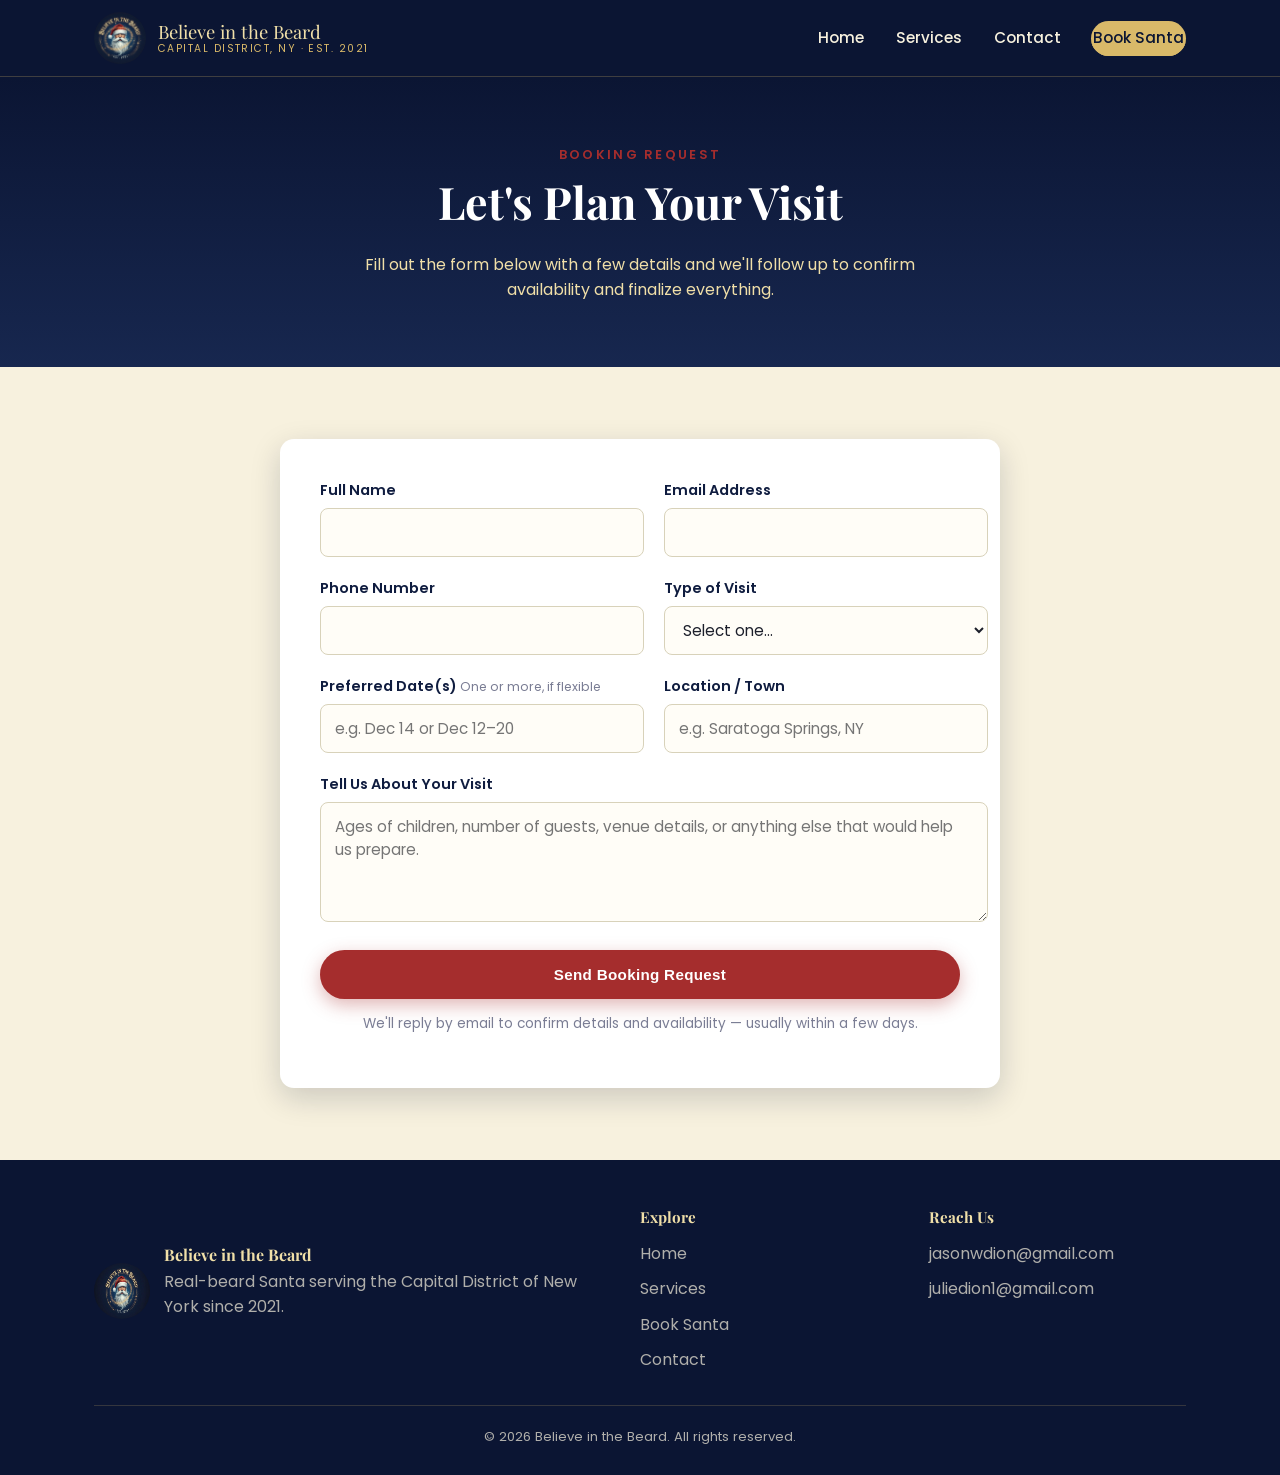
==== booking.html @ c32457d8 "Add initial Believe in the Beard website Static site with home, services, booking request (Formspree" ====
<!DOCTYPE html>
<html lang="en">
<head>
<meta charset="UTF-8">
<meta name="viewport" content="width=device-width, initial-scale=1.0">
<title>Book Santa | Believe in the Beard</title>
<meta name="description" content="Request a real-beard Santa visit — home visits, corporate and community events, photo sessions, or virtual visits — in the Capital District of New York.">
<link rel="icon" href="images/logo.png" type="image/png">
<link rel="preconnect" href="https://fonts.googleapis.com">
<link rel="preconnect" href="https://fonts.gstatic.com" crossorigin>
<link href="https://fonts.googleapis.com/css2?family=Playfair+Display:wght@600;700&family=Poppins:wght@400;500;600;700&display=swap" rel="stylesheet">
<link rel="stylesheet" href="css/style.css">
</head>
<body>

<header class="site-header">
  <nav class="nav container">
    <a class="nav__brand" href="index.html">
      <img src="images/logo.png" alt="Believe in the Beard logo">
      <span class="nav__brand-text">Believe in the Beard<span>Capital District, NY &middot; Est. 2021</span></span>
    </a>
    <button class="nav__toggle" aria-label="Toggle navigation" aria-expanded="false">&#9776;</button>
    <ul class="nav__links">
      <li><a href="index.html">Home</a></li>
      <li><a href="services.html">Services</a></li>
      <li><a href="contact.html">Contact</a></li>
      <li><a class="nav__cta" href="booking.html" aria-current="page">Book Santa</a></li>
    </ul>
  </nav>
</header>

<main>

  <section class="page-hero">
    <div class="container">
      <span class="eyebrow">Booking Request</span>
      <h1>Let's Plan Your Visit</h1>
      <p>Fill out the form below with a few details and we'll follow up to confirm availability and finalize everything.</p>
    </div>
  </section>

  <section class="section">
    <div class="container">
      <div class="form-card">

        <!--
          SETUP NOTE:
          This form posts to Formspree (https://formspree.io), a no-backend
          form service — free to start. To activate it:
            1. Create a free Formspree account with jasonwdion@gmail.com
            2. Create a new form and copy its endpoint (looks like
               https://formspree.io/f/xxxxabcd)
            3. Replace YOUR_FORM_ID below with that ID
            4. In Formspree's form settings, add juliedion1@gmail.com as an
               additional notification recipient (or keep the _cc field
               below, available on paid Formspree plans)
          Until then, submissions will not be delivered anywhere.
        -->
        <form id="booking-form" action="https://formspree.io/f/YOUR_FORM_ID" method="POST">

          <input type="hidden" name="_subject" value="New booking request — Believe in the Beard">
          <input type="hidden" name="_cc" value="juliedion1@gmail.com">
          <input type="text" name="_gotcha" style="display:none">

          <div class="form-grid">

            <div class="form-field">
              <label for="name">Full Name</label>
              <input type="text" id="name" name="name" required>
            </div>

            <div class="form-field">
              <label for="email">Email Address</label>
              <input type="email" id="email" name="email" required>
            </div>

            <div class="form-field">
              <label for="phone">Phone Number</label>
              <input type="tel" id="phone" name="phone">
            </div>

            <div class="form-field">
              <label for="service">Type of Visit</label>
              <select id="service" name="service" required>
                <option value="" disabled selected>Select one&hellip;</option>
                <option value="home-visits">Home &amp; Private Visit</option>
                <option value="corporate-events">Corporate &amp; Community Event</option>
                <option value="photo-sessions">Photo Session</option>
                <option value="virtual-visits">Virtual Visit</option>
                <option value="not-sure">Not sure yet</option>
              </select>
            </div>

            <div class="form-field">
              <label for="date">Preferred Date(s) <span class="hint">One or more, if flexible</span></label>
              <input type="text" id="date" name="preferred_date" placeholder="e.g. Dec 14 or Dec 12–20">
            </div>

            <div class="form-field">
              <label for="location">Location / Town</label>
              <input type="text" id="location" name="location" placeholder="e.g. Saratoga Springs, NY">
            </div>

            <div class="form-field form-field--full">
              <label for="details">Tell Us About Your Visit</label>
              <textarea id="details" name="details" placeholder="Ages of children, number of guests, venue details, or anything else that would help us prepare."></textarea>
            </div>

          </div>

          <div class="form-submit">
            <button type="submit" class="btn btn--red btn--block">Send Booking Request</button>
          </div>

          <p class="form-note">We'll reply by email to confirm details and availability — usually within a few days.</p>

        </form>
      </div>
    </div>
  </section>

</main>

<footer class="site-footer">
  <div class="container">
    <div class="footer-grid">
      <div class="footer-brand">
        <img src="images/logo.png" alt="Believe in the Beard logo">
        <div>
          <h4>Believe in the Beard</h4>
          <p>Real-beard Santa serving the Capital District of New York since 2021.</p>
        </div>
      </div>
      <div class="footer-col">
        <h4>Explore</h4>
        <ul>
          <li><a href="index.html">Home</a></li>
          <li><a href="services.html">Services</a></li>
          <li><a href="booking.html">Book Santa</a></li>
          <li><a href="contact.html">Contact</a></li>
        </ul>
      </div>
      <div class="footer-col">
        <h4>Reach Us</h4>
        <ul>
          <li><a href="mailto:jasonwdion@gmail.com">jasonwdion@gmail.com</a></li>
          <li><a href="mailto:juliedion1@gmail.com">juliedion1@gmail.com</a></li>
        </ul>
      </div>
    </div>
    <div class="footer-bottom">
      &copy; <span id="year"></span> Believe in the Beard. All rights reserved.
    </div>
  </div>
</footer>

<script src="js/main.js"></script>
</body>
</html>
---- css/style.css ----
/* ==========================================================================
   Believe in the Beard — shared styles
   Palette pulled from the logo: deep navy, warm gold, cream, Santa red.
   ========================================================================== */

:root {
  --navy-900: #0b1533;
  --navy-800: #0f1c3f;
  --navy-700: #17274f;
  --gold: #d9b969;
  --gold-light: #f0dfa8;
  --cream: #f7f1de;
  --red: #a52d2d;
  --red-dark: #7e2121;
  --white: #ffffff;
  --text-dark: #1c1f2b;
  --shadow: 0 10px 30px rgba(11, 21, 51, 0.18);
  --radius: 14px;
  --serif: "Playfair Display", Georgia, "Times New Roman", serif;
  --sans: "Poppins", "Segoe UI", Helvetica, Arial, sans-serif;
}

* {
  box-sizing: border-box;
}

html {
  scroll-behavior: smooth;
}

body {
  margin: 0;
  font-family: var(--sans);
  color: var(--text-dark);
  background: var(--cream);
  line-height: 1.6;
}

img {
  max-width: 100%;
  display: block;
}

a {
  color: inherit;
  text-decoration: none;
}

h1, h2, h3, h4 {
  font-family: var(--serif);
  margin: 0 0 0.5em;
  line-height: 1.2;
}

p {
  margin: 0 0 1em;
}

.container {
  width: 100%;
  max-width: 1140px;
  margin: 0 auto;
  padding: 0 24px;
}

.section {
  padding: 72px 0;
}

.section--tight {
  padding: 48px 0;
}

.section--navy {
  background: var(--navy-800);
  color: var(--cream);
}

.section--navy h2,
.section--navy h3 {
  color: var(--gold-light);
}

.eyebrow {
  display: inline-block;
  font-family: var(--sans);
  font-size: 0.8rem;
  letter-spacing: 0.18em;
  text-transform: uppercase;
  color: var(--red);
  font-weight: 600;
  margin-bottom: 10px;
}

.section--navy .eyebrow {
  color: var(--gold);
}

.section-heading {
  text-align: center;
  max-width: 680px;
  margin: 0 auto 48px;
}

.section-heading h2 {
  font-size: clamp(1.8rem, 3vw, 2.4rem);
}

/* Buttons ---------------------------------------------------------------- */

.btn {
  display: inline-block;
  padding: 14px 32px;
  border-radius: 999px;
  font-weight: 600;
  font-size: 0.95rem;
  letter-spacing: 0.02em;
  cursor: pointer;
  border: 2px solid transparent;
  transition: transform 0.15s ease, box-shadow 0.15s ease, background 0.15s ease, color 0.15s ease;
}

.btn:hover {
  transform: translateY(-2px);
}

.btn--gold {
  background: var(--gold);
  color: var(--navy-900);
  box-shadow: 0 6px 18px rgba(217, 185, 105, 0.35);
}

.btn--gold:hover {
  background: var(--gold-light);
}

.btn--outline {
  background: transparent;
  border-color: var(--gold);
  color: var(--gold-light);
}

.btn--outline:hover {
  background: rgba(217, 185, 105, 0.12);
}

.btn--red {
  background: var(--red);
  color: var(--white);
  box-shadow: 0 6px 18px rgba(165, 45, 45, 0.35);
}

.btn--red:hover {
  background: var(--red-dark);
}

.btn--block {
  display: block;
  width: 100%;
  text-align: center;
}

/* Header / Nav ------------------------------------------------------------ */

.site-header {
  position: sticky;
  top: 0;
  z-index: 100;
  background: var(--navy-900);
  border-bottom: 1px solid rgba(217, 185, 105, 0.25);
}

.nav {
  display: flex;
  align-items: center;
  justify-content: space-between;
  padding: 12px 24px;
}

.nav__brand {
  display: flex;
  align-items: center;
  gap: 12px;
}

.nav__brand img {
  height: 52px;
  width: 52px;
  border-radius: 50%;
  object-fit: cover;
}

.nav__brand-text {
  font-family: var(--serif);
  color: var(--gold-light);
  font-size: 1.15rem;
  line-height: 1.15;
}

.nav__brand-text span {
  display: block;
  font-family: var(--sans);
  font-size: 0.65rem;
  letter-spacing: 0.14em;
  text-transform: uppercase;
  color: var(--gold);
  font-weight: 400;
}

.nav__links {
  display: flex;
  align-items: center;
  gap: 28px;
  list-style: none;
  margin: 0;
  padding: 0;
}

.nav__links a {
  color: var(--cream);
  font-weight: 500;
  font-size: 0.95rem;
  padding: 6px 2px;
  border-bottom: 2px solid transparent;
  transition: color 0.15s ease, border-color 0.15s ease;
}

.nav__links a:hover,
.nav__links a[aria-current="page"] {
  color: var(--gold-light);
  border-color: var(--gold);
}

.nav__cta {
  background: var(--gold);
  color: var(--navy-900) !important;
  padding: 10px 20px;
  border-radius: 999px;
  font-weight: 600;
}

.nav__toggle {
  display: none;
  background: none;
  border: none;
  color: var(--gold-light);
  font-size: 1.6rem;
  cursor: pointer;
}

/* Hero --------------------------------------------------------------------*/

.hero {
  position: relative;
  background:
    radial-gradient(circle at 20% 20%, rgba(217, 185, 105, 0.18), transparent 45%),
    radial-gradient(circle at 80% 70%, rgba(217, 185, 105, 0.14), transparent 40%),
    linear-gradient(180deg, var(--navy-900), var(--navy-700));
  color: var(--cream);
  padding: 90px 0 100px;
  text-align: center;
  overflow: hidden;
}

.hero__logo {
  width: 168px;
  height: 168px;
  margin: 0 auto 28px;
  border-radius: 50%;
  box-shadow: 0 0 0 4px rgba(217, 185, 105, 0.35), var(--shadow);
}

.hero h1 {
  font-size: clamp(2.2rem, 5vw, 3.6rem);
  color: var(--white);
  margin-bottom: 14px;
}

.hero h1 em {
  font-style: normal;
  color: var(--gold-light);
}

.hero__tagline {
  font-size: clamp(1.05rem, 2vw, 1.3rem);
  color: var(--gold-light);
  max-width: 620px;
  margin: 0 auto 32px;
}

.hero__actions {
  display: flex;
  gap: 16px;
  justify-content: center;
  flex-wrap: wrap;
}

.hero__badge {
  margin-top: 36px;
  font-size: 0.85rem;
  letter-spacing: 0.12em;
  text-transform: uppercase;
  color: rgba(247, 241, 222, 0.65);
}

/* Page hero (shorter, for inner pages) ------------------------------------ */

.page-hero {
  background: linear-gradient(180deg, var(--navy-900), var(--navy-700));
  color: var(--cream);
  padding: 64px 0;
  text-align: center;
}

.page-hero h1 {
  color: var(--white);
  font-size: clamp(2rem, 4vw, 2.8rem);
}

.page-hero p {
  color: var(--gold-light);
  max-width: 560px;
  margin: 0 auto;
}

/* Intro / About ------------------------------------------------------------*/

.intro {
  text-align: center;
  max-width: 760px;
  margin: 0 auto;
}

.intro h2 {
  color: var(--navy-800);
}

.intro__meta {
  display: flex;
  justify-content: center;
  gap: 36px;
  margin-top: 36px;
  flex-wrap: wrap;
}

.intro__meta div {
  text-align: center;
}

.intro__meta strong {
  display: block;
  font-family: var(--serif);
  font-size: 1.6rem;
  color: var(--red);
}

.intro__meta span {
  font-size: 0.85rem;
  color: #55597a;
  text-transform: uppercase;
  letter-spacing: 0.08em;
}

/* Service cards ------------------------------------------------------------*/

.cards {
  display: grid;
  grid-template-columns: repeat(auto-fit, minmax(240px, 1fr));
  gap: 28px;
}

.card {
  background: var(--white);
  border-radius: var(--radius);
  padding: 32px 26px;
  box-shadow: var(--shadow);
  text-align: left;
  display: flex;
  flex-direction: column;
  gap: 12px;
  border-top: 4px solid var(--gold);
  transition: transform 0.15s ease, box-shadow 0.15s ease;
}

.card:hover {
  transform: translateY(-4px);
  box-shadow: 0 16px 34px rgba(11, 21, 51, 0.22);
}

.card__icon {
  font-size: 2.1rem;
}

.card h3 {
  color: var(--navy-800);
  font-size: 1.25rem;
}

.card p {
  color: #4b4f66;
  flex-grow: 1;
}

.card a {
  font-weight: 600;
  color: var(--red);
  font-size: 0.9rem;
}

.card a:hover {
  text-decoration: underline;
}

/* CTA banner ---------------------------------------------------------------*/

.cta-banner {
  background: linear-gradient(120deg, var(--gold), var(--gold-light));
  color: var(--navy-900);
  text-align: center;
  padding: 56px 24px;
  border-radius: var(--radius);
  margin: 0 24px;
  box-shadow: var(--shadow);
}

.cta-banner h2 {
  color: var(--navy-900);
}

.cta-banner .btn--red {
  margin-top: 10px;
}

/* Service detail sections ---------------------------------------------------*/

.service-detail {
  display: grid;
  grid-template-columns: 1fr;
  gap: 18px;
  padding: 36px;
  background: var(--white);
  border-radius: var(--radius);
  box-shadow: var(--shadow);
  margin-bottom: 32px;
  border-left: 6px solid var(--red);
}

.service-detail__header {
  display: flex;
  align-items: center;
  gap: 16px;
}

.service-detail__header .card__icon {
  font-size: 2.4rem;
}

.service-detail h3 {
  color: var(--navy-800);
  margin: 0;
}

.service-detail ul {
  margin: 0 0 1em;
  padding-left: 20px;
  color: #4b4f66;
}

.service-detail ul li {
  margin-bottom: 6px;
}

/* Forms ---------------------------------------------------------------------*/

.form-card {
  background: var(--white);
  border-radius: var(--radius);
  box-shadow: var(--shadow);
  padding: 40px;
  max-width: 720px;
  margin: 0 auto;
}

.form-grid {
  display: grid;
  grid-template-columns: 1fr 1fr;
  gap: 20px;
}

.form-grid .form-field--full {
  grid-column: 1 / -1;
}

.form-field {
  display: flex;
  flex-direction: column;
  gap: 6px;
}

.form-field label {
  font-weight: 600;
  font-size: 0.9rem;
  color: var(--navy-800);
}

.form-field .hint {
  font-size: 0.78rem;
  color: #7a7d94;
  font-weight: 400;
}

input, select, textarea {
  font-family: var(--sans);
  font-size: 0.95rem;
  padding: 12px 14px;
  border: 1.5px solid #d8d2ba;
  border-radius: 8px;
  background: #fffdf7;
  color: var(--text-dark);
}

input:focus, select:focus, textarea:focus {
  outline: none;
  border-color: var(--gold);
  box-shadow: 0 0 0 3px rgba(217, 185, 105, 0.25);
}

textarea {
  resize: vertical;
  min-height: 120px;
}

.form-submit {
  margin-top: 28px;
  text-align: center;
}

.form-note {
  font-size: 0.85rem;
  color: #7a7d94;
  text-align: center;
  margin-top: 14px;
}

/* Contact page --------------------------------------------------------------*/

.contact-grid {
  display: grid;
  grid-template-columns: 1fr 1fr;
  gap: 40px;
  align-items: start;
}

.contact-info {
  background: var(--navy-800);
  color: var(--cream);
  border-radius: var(--radius);
  padding: 40px;
  box-shadow: var(--shadow);
}

.contact-info h3 {
  color: var(--gold-light);
}

.contact-info__item {
  display: flex;
  gap: 14px;
  align-items: flex-start;
  margin-bottom: 22px;
}

.contact-info__item .icon {
  font-size: 1.4rem;
}

.contact-info__item a {
  color: var(--gold-light);
  font-weight: 600;
}

.contact-info__item a:hover {
  text-decoration: underline;
}

/* Footer ---------------------------------------------------------------------*/

.site-footer {
  background: var(--navy-900);
  color: rgba(247, 241, 222, 0.7);
  padding: 48px 0 28px;
}

.footer-grid {
  display: grid;
  grid-template-columns: 2fr 1fr 1fr;
  gap: 32px;
  margin-bottom: 32px;
}

.footer-brand {
  display: flex;
  gap: 14px;
  align-items: center;
}

.footer-brand img {
  height: 56px;
  width: 56px;
  border-radius: 50%;
}

.footer-brand h4 {
  color: var(--gold-light);
  margin-bottom: 4px;
}

.footer-col h4 {
  color: var(--gold-light);
  font-size: 0.95rem;
  margin-bottom: 14px;
}

.footer-col ul {
  list-style: none;
  margin: 0;
  padding: 0;
  display: flex;
  flex-direction: column;
  gap: 10px;
}

.footer-col a:hover {
  color: var(--gold-light);
}

.footer-bottom {
  border-top: 1px solid rgba(217, 185, 105, 0.2);
  padding-top: 20px;
  text-align: center;
  font-size: 0.82rem;
}

/* Utility -------------------------------------------------------------------*/

.text-center { text-align: center; }
[hidden] { display: none !important; }

/* Responsive ------------------------------------------------------------------*/

@media (max-width: 860px) {
  .contact-grid {
    grid-template-columns: 1fr;
  }

  .footer-grid {
    grid-template-columns: 1fr;
    gap: 24px;
  }
}

@media (max-width: 760px) {
  .nav__links {
    position: fixed;
    top: 76px;
    left: 0;
    right: 0;
    background: var(--navy-900);
    flex-direction: column;
    align-items: flex-start;
    gap: 0;
    padding: 8px 24px 20px;
    border-bottom: 1px solid rgba(217, 185, 105, 0.25);
    transform: translateY(-130%);
    transition: transform 0.2s ease;
  }

  .nav__links.is-open {
    transform: translateY(0);
  }

  .nav__links li {
    width: 100%;
  }

  .nav__links a {
    display: block;
    padding: 12px 0;
    width: 100%;
  }

  .nav__toggle {
    display: block;
  }

  .form-grid {
    grid-template-columns: 1fr;
  }

  .cta-banner {
    margin: 0 16px;
  }
}

@media (max-width: 480px) {
  .nav__brand-text {
    font-size: 1rem;
  }

  .hero {
    padding: 64px 0 72px;
  }

  .section {
    padding: 56px 0;
  }
}
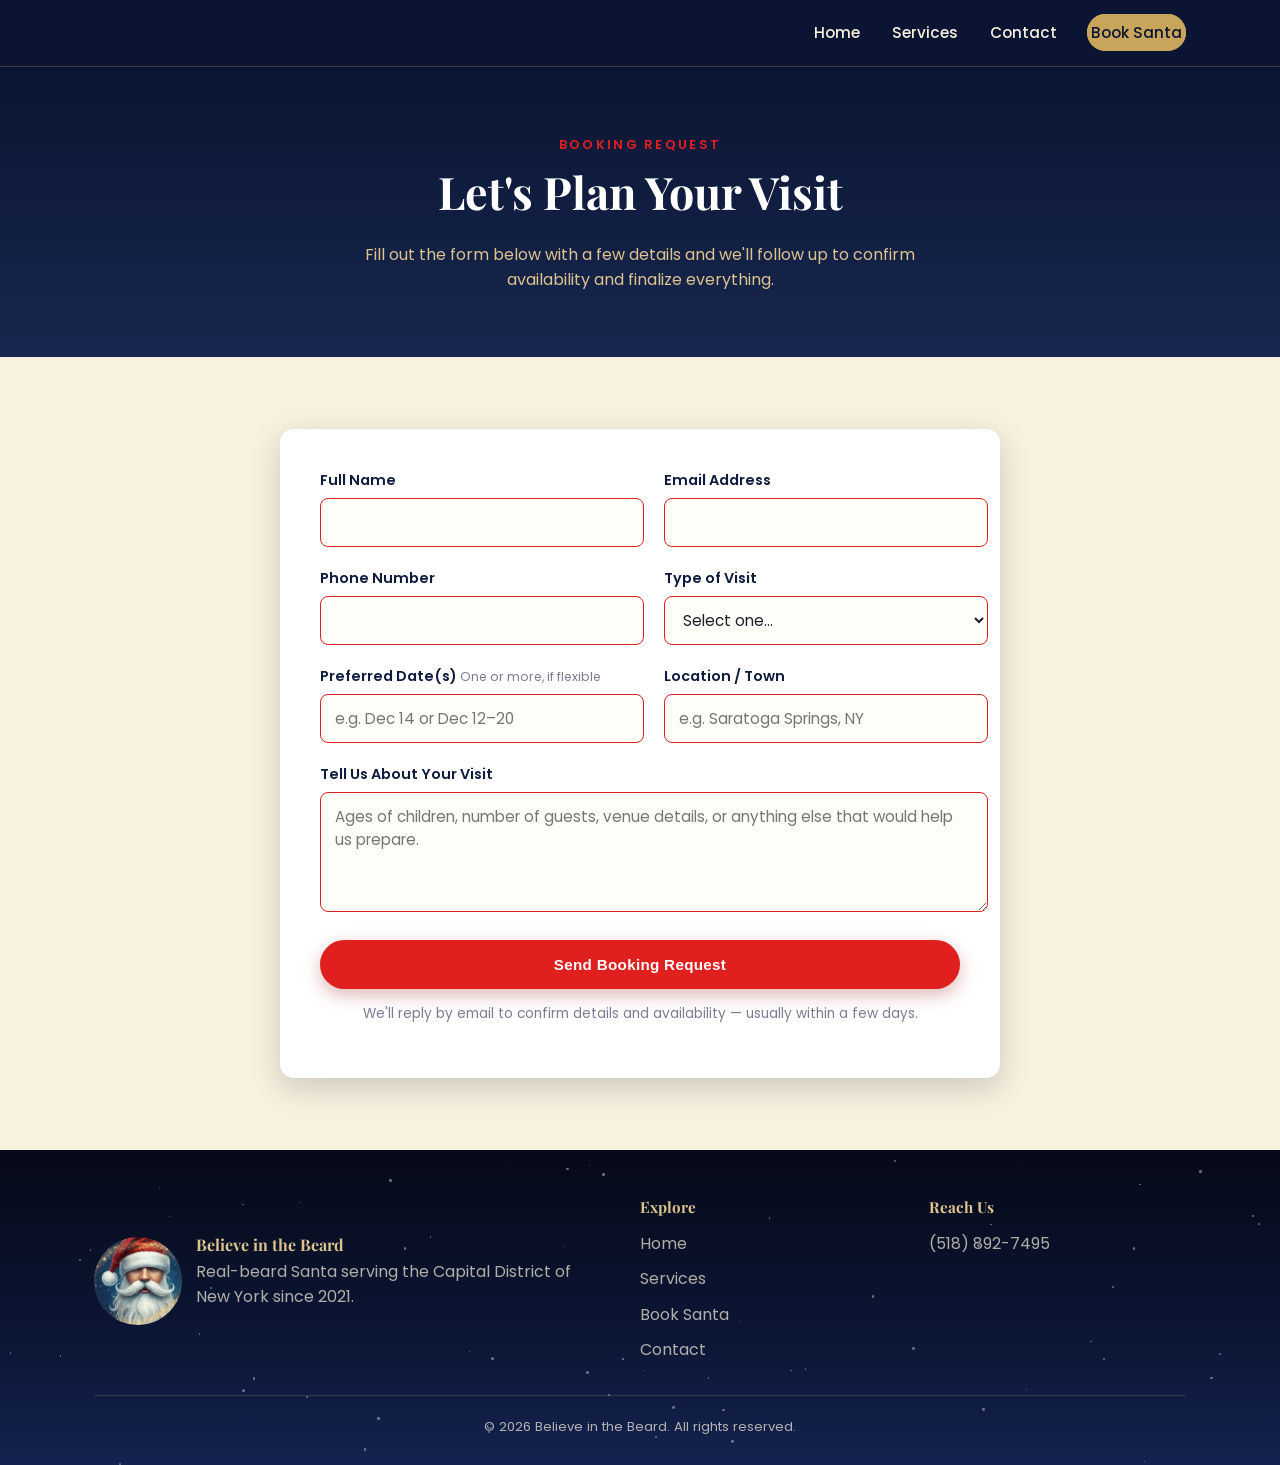
==== commit 90ace45b: "Redesign hero, add photo gallery, animated logo/sleigh video, and gold branding Major update: starry" ====
--- a/booking.html
+++ b/booking.html
@@ -5,19 +5,20 @@
 <meta name="viewport" content="width=device-width, initial-scale=1.0">
 <title>Book Santa | Believe in the Beard</title>
 <meta name="description" content="Request a real-beard Santa visit — home visits, corporate and community events, photo sessions, or virtual visits — in the Capital District of New York.">
-<link rel="icon" href="images/logo.png" type="image/png">
+<link rel="icon" href="images/logo-face.png" type="image/png">
 <link rel="preconnect" href="https://fonts.googleapis.com">
 <link rel="preconnect" href="https://fonts.gstatic.com" crossorigin>
 <link href="https://fonts.googleapis.com/css2?family=Playfair+Display:wght@600;700&family=Poppins:wght@400;500;600;700&display=swap" rel="stylesheet">
-<link rel="stylesheet" href="css/style.css">
+<link rel="stylesheet" href="css/style.css?v=8">
 </head>
 <body>
 
 <header class="site-header">
   <nav class="nav container">
     <a class="nav__brand" href="index.html">
-      <img src="images/logo.png" alt="Believe in the Beard logo">
-      <span class="nav__brand-text">Believe in the Beard<span>Capital District, NY &middot; Est. 2021</span></span>
+      <video class="nav__brand-video" autoplay loop muted playsinline aria-label="Believe in the Beard animated logo">
+        <source src="images/logo-animated.mp4?v=3" type="video/mp4">
+      </video>
     </a>
     <button class="nav__toggle" aria-label="Toggle navigation" aria-expanded="false">&#9776;</button>
     <ul class="nav__links">
@@ -43,23 +44,9 @@
     <div class="container">
       <div class="form-card">
 
-        <!--
-          SETUP NOTE:
-          This form posts to Formspree (https://formspree.io), a no-backend
-          form service — free to start. To activate it:
-            1. Create a free Formspree account with jasonwdion@gmail.com
-            2. Create a new form and copy its endpoint (looks like
-               https://formspree.io/f/xxxxabcd)
-            3. Replace YOUR_FORM_ID below with that ID
-            4. In Formspree's form settings, add juliedion1@gmail.com as an
-               additional notification recipient (or keep the _cc field
-               below, available on paid Formspree plans)
-          Until then, submissions will not be delivered anywhere.
-        -->
-        <form id="booking-form" action="https://formspree.io/f/YOUR_FORM_ID" method="POST">
+        <form id="booking-form" action="https://formspree.io/f/xljdrqka" method="POST">
 
           <input type="hidden" name="_subject" value="New booking request — Believe in the Beard">
-          <input type="hidden" name="_cc" value="juliedion1@gmail.com">
           <input type="text" name="_gotcha" style="display:none">
 
           <div class="form-grid">
@@ -122,10 +109,13 @@
 </main>
 
 <footer class="site-footer">
+  <div class="starry-bg" aria-hidden="true">
+    <div data-starfield="60"></div>
+  </div>
   <div class="container">
     <div class="footer-grid">
       <div class="footer-brand">
-        <img src="images/logo.png" alt="Believe in the Beard logo">
+        <img src="images/logo-face.png" alt="Believe in the Beard logo">
         <div>
           <h4>Believe in the Beard</h4>
           <p>Real-beard Santa serving the Capital District of New York since 2021.</p>
@@ -143,8 +133,7 @@
       <div class="footer-col">
         <h4>Reach Us</h4>
         <ul>
-          <li><a href="mailto:jasonwdion@gmail.com">jasonwdion@gmail.com</a></li>
-          <li><a href="mailto:juliedion1@gmail.com">juliedion1@gmail.com</a></li>
+          <li><a href="tel:+15188927495">(518) 892-7495</a></li>
         </ul>
       </div>
     </div>
--- a/css/style.css
+++ b/css/style.css
@@ -7,11 +7,11 @@
   --navy-900: #0b1533;
   --navy-800: #0f1c3f;
   --navy-700: #17274f;
-  --gold: #d9b969;
-  --gold-light: #f0dfa8;
+  --gold: #c9a55c;
+  --gold-light: #ddc38e;
   --cream: #f7f1de;
-  --red: #a52d2d;
-  --red-dark: #7e2121;
+  --red: #e0201f;
+  --red-dark: #b3110f;
   --white: #ffffff;
   --text-dark: #1c1f2b;
   --shadow: 0 10px 30px rgba(11, 21, 51, 0.18);
@@ -72,13 +72,31 @@
 }
 
 .section--navy {
-  background: var(--navy-800);
-  color: var(--cream);
+  position: relative;
+  background-image: url("../images/gold-bg.jpg");
+  background-size: cover;
+  background-position: center;
+  color: var(--navy-900);
+  overflow: hidden;
+  isolation: isolate;
+}
+
+.section--navy > .container {
+  position: relative;
+  z-index: 2;
+}
+
+.starry-bg {
+  position: absolute;
+  inset: 0;
+  z-index: 0;
+  overflow: hidden;
+  pointer-events: none;
 }
 
 .section--navy h2,
 .section--navy h3 {
-  color: var(--gold-light);
+  color: var(--navy-900);
 }
 
 .eyebrow {
@@ -93,7 +111,7 @@
 }
 
 .section--navy .eyebrow {
-  color: var(--gold);
+  color: var(--red);
 }
 
 .section-heading {
@@ -125,23 +143,25 @@
 }
 
 .btn--gold {
-  background: var(--gold);
+  background-color: var(--gold);
+  border-color: var(--gold);
   color: var(--navy-900);
-  box-shadow: 0 6px 18px rgba(217, 185, 105, 0.35);
+  box-shadow: 0 6px 18px rgba(201, 165, 92, 0.35);
 }
 
 .btn--gold:hover {
-  background: var(--gold-light);
+  background-color: var(--gold-light);
+  border-color: var(--gold-light);
 }
 
 .btn--outline {
-  background: transparent;
-  border-color: var(--gold);
+  background-color: transparent;
+  border: 2px solid var(--gold);
   color: var(--gold-light);
 }
 
 .btn--outline:hover {
-  background: rgba(217, 185, 105, 0.12);
+  box-shadow: 0 0 0 3px rgba(201, 165, 92, 0.2);
 }
 
 .btn--red {
@@ -167,44 +187,33 @@
   top: 0;
   z-index: 100;
   background: var(--navy-900);
-  border-bottom: 1px solid rgba(217, 185, 105, 0.25);
+  border-bottom: 1px solid rgba(201, 165, 92, 0.25);
 }
 
 .nav {
+  position: relative;
   display: flex;
   align-items: center;
   justify-content: space-between;
   padding: 12px 24px;
+  min-height: 66px;
 }
 
 .nav__brand {
-  display: flex;
-  align-items: center;
-  gap: 12px;
-}
-
-.nav__brand img {
-  height: 52px;
-  width: 52px;
-  border-radius: 50%;
-  object-fit: cover;
-}
-
-.nav__brand-text {
-  font-family: var(--serif);
-  color: var(--gold-light);
-  font-size: 1.15rem;
-  line-height: 1.15;
-}
-
-.nav__brand-text span {
-  display: block;
-  font-family: var(--sans);
-  font-size: 0.65rem;
-  letter-spacing: 0.14em;
-  text-transform: uppercase;
-  color: var(--gold);
-  font-weight: 400;
+  position: relative;
+  width: 210px;
+  height: 1px;
+}
+
+.nav__brand-video {
+  position: absolute;
+  top: 50%;
+  left: 0;
+  transform: translateY(-50%);
+  height: 210px;
+  width: 210px;
+  object-fit: contain;
+  z-index: 5;
 }
 
 .nav__links {
@@ -232,11 +241,18 @@
 }
 
 .nav__cta {
-  background: var(--gold);
+  background-color: var(--gold);
+  border: 2px solid var(--gold);
   color: var(--navy-900) !important;
-  padding: 10px 20px;
+  padding: 18px 68px;
   border-radius: 999px;
   font-weight: 600;
+  white-space: nowrap;
+}
+
+.nav__cta:hover {
+  background-color: var(--gold-light);
+  border-color: var(--gold-light);
 }
 
 .nav__toggle {
@@ -252,22 +268,87 @@
 
 .hero {
   position: relative;
-  background:
-    radial-gradient(circle at 20% 20%, rgba(217, 185, 105, 0.18), transparent 45%),
-    radial-gradient(circle at 80% 70%, rgba(217, 185, 105, 0.14), transparent 40%),
-    linear-gradient(180deg, var(--navy-900), var(--navy-700));
+  background: linear-gradient(180deg, #060a18 0%, #0b1533 55%, #14224f 100%);
   color: var(--cream);
-  padding: 90px 0 100px;
-  text-align: center;
+  padding: 96px 0 104px;
+  text-align: left;
   overflow: hidden;
-}
-
-.hero__logo {
-  width: 168px;
-  height: 168px;
-  margin: 0 auto 28px;
+  isolation: isolate;
+}
+
+.hero__sky {
+  position: absolute;
+  inset: 0;
+  z-index: 0;
+  overflow: hidden;
+  pointer-events: none;
+}
+
+.hero__moon {
+  position: absolute;
+  top: 8%;
+  right: 10%;
+  width: 90px;
+  height: 90px;
   border-radius: 50%;
-  box-shadow: 0 0 0 4px rgba(217, 185, 105, 0.35), var(--shadow);
+  background: radial-gradient(circle at 35% 35%, #fbf3e4, var(--gold-light) 55%, rgba(201, 165, 92, 0));
+  box-shadow: 0 0 60px 18px rgba(201, 165, 92, 0.18);
+  opacity: 0.85;
+}
+
+.star {
+  position: absolute;
+  top: var(--y);
+  left: var(--x);
+  width: var(--s);
+  height: var(--s);
+  background: #fff;
+  border-radius: 50%;
+  opacity: 0.4;
+  animation: twinkle var(--dur) ease-in-out infinite;
+  animation-delay: var(--delay);
+}
+
+@keyframes twinkle {
+  0%, 100% { opacity: 0.15; transform: scale(0.7); }
+  50% { opacity: 1; transform: scale(1.3); }
+}
+
+.hero__sleigh-track {
+  position: absolute;
+  top: 10%;
+  left: -24%;
+  width: 17%;
+  min-width: 140px;
+  max-width: 210px;
+  animation: fly-across 26s linear infinite;
+}
+
+.hero__sleigh {
+  display: block;
+  width: 100%;
+  height: auto;
+}
+
+@keyframes fly-across {
+  0% { transform: translate(0, 0); }
+  25% { transform: translate(60vw, -20px); }
+  50% { transform: translate(115vw, 0); }
+  75% { transform: translate(170vw, -24px); }
+  100% { transform: translate(230vw, 4px); }
+}
+
+.hero__inner {
+  position: relative;
+  z-index: 2;
+  display: grid;
+  grid-template-columns: 1.05fr 0.95fr;
+  gap: 48px;
+  align-items: center;
+}
+
+.hero__content {
+  text-align: left;
 }
 
 .hero h1 {
@@ -278,20 +359,43 @@
 
 .hero h1 em {
   font-style: normal;
-  color: var(--gold-light);
+  display: inline-block;
+  color: var(--gold);
+  background-image: url("../images/gold-bg.jpg");
+  background-size: 260% 260%;
+  -webkit-background-clip: text;
+  background-clip: text;
+  -webkit-text-fill-color: transparent;
+  text-shadow: 0 0 26px rgba(201, 165, 92, 0.45);
+  animation: shine 4s ease-in-out infinite;
+}
+
+@keyframes shine {
+  0%, 100% { background-position: 0% 30%; }
+  50% { background-position: 100% 70%; }
+}
+
+.gold-texture-text {
+  background-image: url("../images/gold-bg.jpg");
+  background-size: 200% 200%;
+  background-position: center;
+  -webkit-background-clip: text;
+  background-clip: text;
+  color: var(--gold);
+  -webkit-text-fill-color: transparent;
 }
 
 .hero__tagline {
   font-size: clamp(1.05rem, 2vw, 1.3rem);
-  color: var(--gold-light);
-  max-width: 620px;
-  margin: 0 auto 32px;
+  color: var(--white);
+  max-width: 520px;
+  margin: 0 0 32px;
 }
 
 .hero__actions {
   display: flex;
   gap: 16px;
-  justify-content: center;
+  justify-content: flex-start;
   flex-wrap: wrap;
 }
 
@@ -303,6 +407,50 @@
   color: rgba(247, 241, 222, 0.65);
 }
 
+/* Photo changer -------------------------------------------------------------*/
+
+.photo-frame {
+  position: relative;
+  width: 100%;
+  max-width: 560px;
+  margin-left: auto;
+  aspect-ratio: 1 / 1;
+}
+
+.photo-changer {
+  position: absolute;
+  top: 14.59%;
+  right: 20.51%;
+  bottom: 11.84%;
+  left: 22.65%;
+  overflow: hidden;
+  background: var(--navy-900);
+}
+
+.photo-changer__img {
+  position: absolute;
+  inset: 0;
+  width: 100%;
+  height: 100%;
+  object-fit: cover;
+  object-position: 50% 22%;
+  opacity: 0;
+  transition: opacity 1.4s ease;
+}
+
+.photo-changer__img.is-active {
+  opacity: 1;
+}
+
+.frame-overlay {
+  position: absolute;
+  inset: 0;
+  width: 100%;
+  height: 100%;
+  pointer-events: none;
+  filter: drop-shadow(0 12px 26px rgba(0, 0, 0, 0.55));
+}
+
 /* Page hero (shorter, for inner pages) ------------------------------------ */
 
 .page-hero {
@@ -359,6 +507,29 @@
   color: #55597a;
   text-transform: uppercase;
   letter-spacing: 0.08em;
+}
+
+/* About Santa Jay -----------------------------------------------------------*/
+
+.about-santa {
+  display: grid;
+  grid-template-columns: 0.9fr 1.1fr;
+  gap: 48px;
+  align-items: center;
+}
+
+.about-santa__photo img {
+  width: 100%;
+  border-radius: var(--radius);
+  box-shadow: var(--shadow);
+}
+
+.about-santa__content h2 {
+  color: var(--navy-800);
+}
+
+.about-santa__content p {
+  color: #4b4f66;
 }
 
 /* Service cards ------------------------------------------------------------*/
@@ -413,22 +584,48 @@
 
 /* CTA banner ---------------------------------------------------------------*/
 
+.cta-section {
+  background-image: url("../images/gold-bg.jpg");
+  background-size: cover;
+  background-position: center;
+  padding: 80px 0;
+}
+
+.cta-section--tight {
+  padding: 56px 0;
+}
+
 .cta-banner {
-  background: linear-gradient(120deg, var(--gold), var(--gold-light));
+  text-align: center;
+}
+
+.cta-banner__text {
+  display: inline-block;
+  background: rgba(255, 255, 255, 0.6);
+  padding: 22px 36px;
+  border-radius: var(--radius);
+  margin-bottom: 24px;
+  max-width: 640px;
+}
+
+.cta-banner__text h2 {
   color: var(--navy-900);
-  text-align: center;
-  padding: 56px 24px;
-  border-radius: var(--radius);
-  margin: 0 24px;
-  box-shadow: var(--shadow);
-}
-
-.cta-banner h2 {
+  margin-bottom: 8px;
+}
+
+.cta-banner__text p {
   color: var(--navy-900);
-}
-
-.cta-banner .btn--red {
-  margin-top: 10px;
+  margin: 0;
+}
+
+.btn--navy {
+  background: var(--navy-900);
+  color: var(--white);
+  box-shadow: 0 6px 18px rgba(11, 21, 51, 0.35);
+}
+
+.btn--navy:hover {
+  background: var(--navy-700);
 }
 
 /* Service detail sections ---------------------------------------------------*/
@@ -442,7 +639,7 @@
   border-radius: var(--radius);
   box-shadow: var(--shadow);
   margin-bottom: 32px;
-  border-left: 6px solid var(--red);
+  border-left: 6px solid var(--gold);
 }
 
 .service-detail__header {
@@ -513,7 +710,7 @@
   font-family: var(--sans);
   font-size: 0.95rem;
   padding: 12px 14px;
-  border: 1.5px solid #d8d2ba;
+  border: 1.5px solid var(--red);
   border-radius: 8px;
   background: #fffdf7;
   color: var(--text-dark);
@@ -522,7 +719,7 @@
 input:focus, select:focus, textarea:focus {
   outline: none;
   border-color: var(--gold);
-  box-shadow: 0 0 0 3px rgba(217, 185, 105, 0.25);
+  box-shadow: 0 0 0 3px rgba(201, 165, 92, 0.25);
 }
 
 textarea {
@@ -586,9 +783,17 @@
 /* Footer ---------------------------------------------------------------------*/
 
 .site-footer {
-  background: var(--navy-900);
+  position: relative;
+  background: linear-gradient(180deg, #060a18 0%, #0b1533 55%, #14224f 100%);
   color: rgba(247, 241, 222, 0.7);
   padding: 48px 0 28px;
+  overflow: hidden;
+  isolation: isolate;
+}
+
+.site-footer > .container {
+  position: relative;
+  z-index: 2;
 }
 
 .footer-grid {
@@ -605,8 +810,8 @@
 }
 
 .footer-brand img {
-  height: 56px;
-  width: 56px;
+  height: 88px;
+  width: 88px;
   border-radius: 50%;
 }
 
@@ -635,7 +840,7 @@
 }
 
 .footer-bottom {
-  border-top: 1px solid rgba(217, 185, 105, 0.2);
+  border-top: 1px solid rgba(201, 165, 92, 0.2);
   padding-top: 20px;
   text-align: center;
   font-size: 0.82rem;
@@ -649,6 +854,32 @@
 /* Responsive ------------------------------------------------------------------*/
 
 @media (max-width: 860px) {
+  .about-santa {
+    grid-template-columns: 1fr;
+  }
+
+  .hero__inner {
+    grid-template-columns: 1fr;
+  }
+
+  .hero__content {
+    text-align: center;
+  }
+
+  .hero__tagline {
+    margin-left: auto;
+    margin-right: auto;
+  }
+
+  .hero__actions {
+    justify-content: center;
+  }
+
+  .photo-frame {
+    margin: 0 auto;
+    max-width: 320px;
+  }
+
   .contact-grid {
     grid-template-columns: 1fr;
   }
@@ -670,7 +901,7 @@
     align-items: flex-start;
     gap: 0;
     padding: 8px 24px 20px;
-    border-bottom: 1px solid rgba(217, 185, 105, 0.25);
+    border-bottom: 1px solid rgba(201, 165, 92, 0.25);
     transform: translateY(-130%);
     transition: transform 0.2s ease;
   }
@@ -697,14 +928,16 @@
     grid-template-columns: 1fr;
   }
 
-  .cta-banner {
-    margin: 0 16px;
-  }
 }
 
 @media (max-width: 480px) {
-  .nav__brand-text {
-    font-size: 1rem;
+  .nav__brand {
+    width: 84px;
+  }
+
+  .nav__brand-video {
+    height: 84px;
+    width: 84px;
   }
 
   .hero {
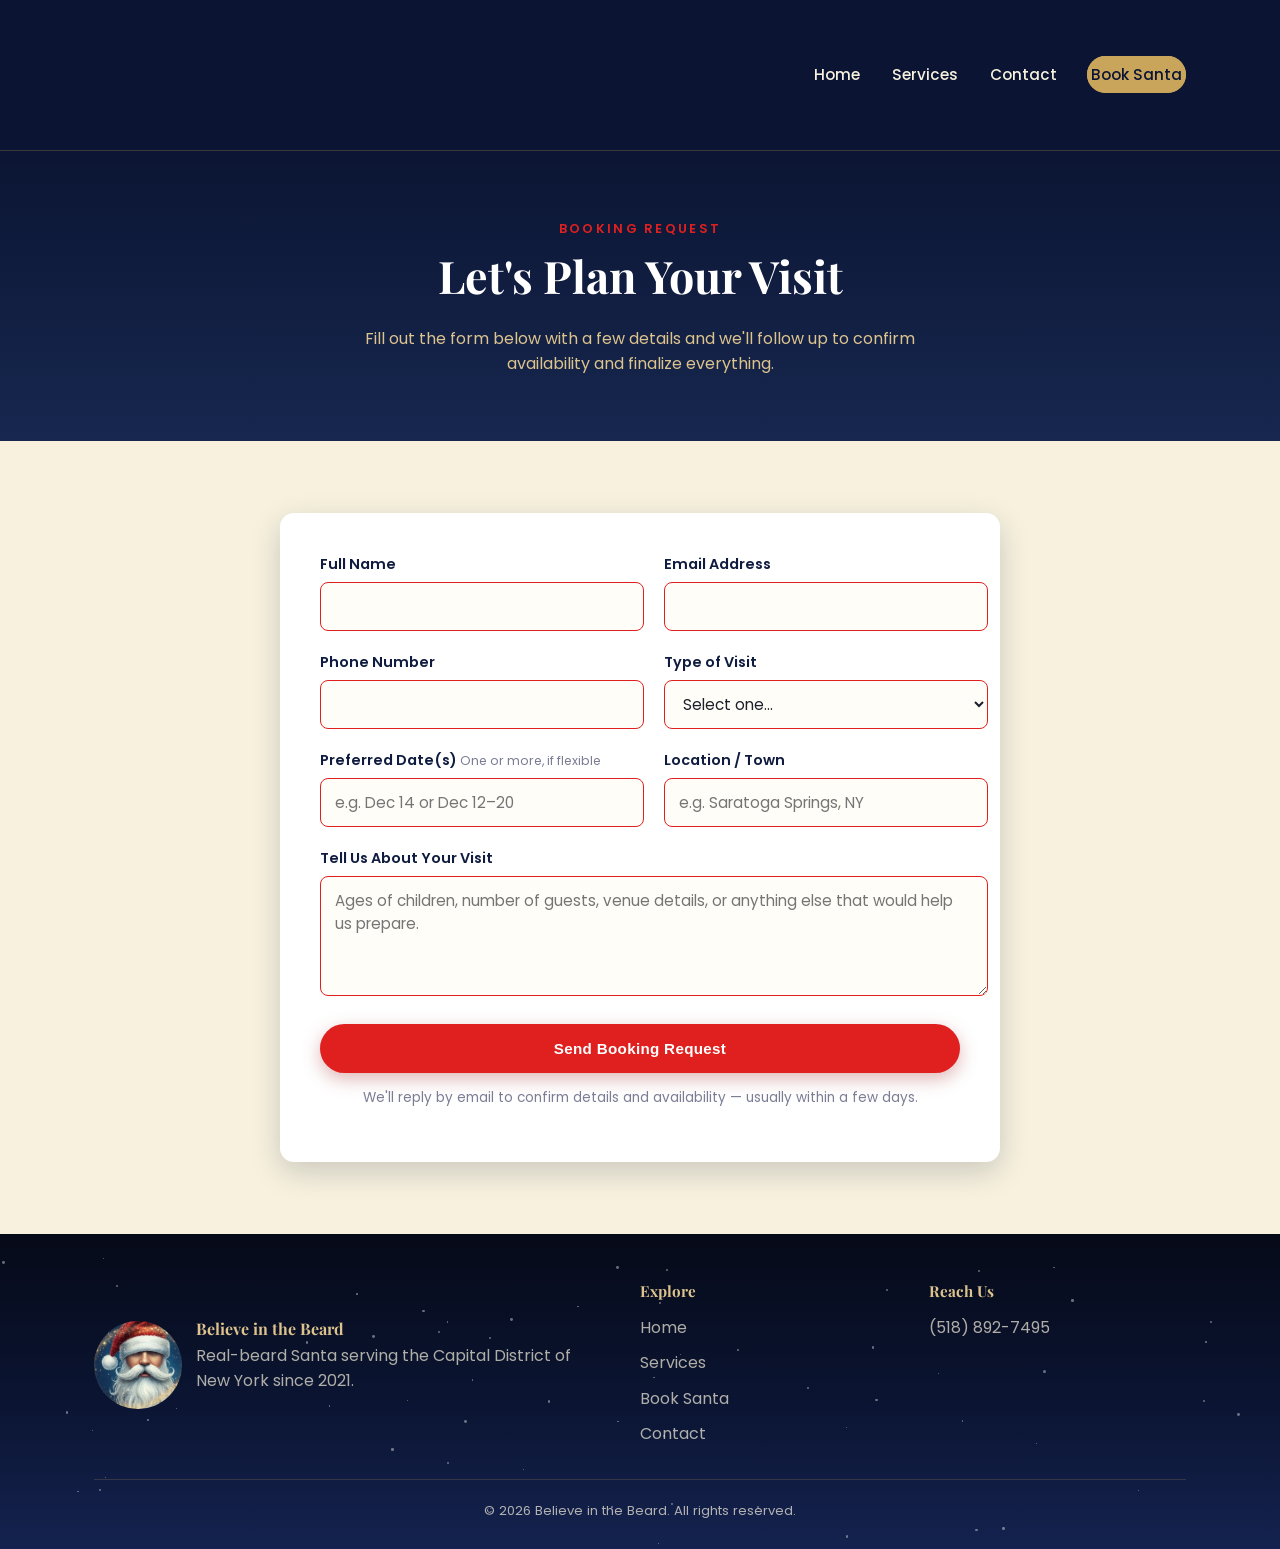
==== commit 9fd33a22: "Fix nav logo clipping by removing viewport-edge overlap trick The logo was absolutely positioned to " ====
--- a/booking.html
+++ b/booking.html
@@ -9,7 +9,7 @@
 <link rel="preconnect" href="https://fonts.googleapis.com">
 <link rel="preconnect" href="https://fonts.gstatic.com" crossorigin>
 <link href="https://fonts.googleapis.com/css2?family=Playfair+Display:wght@600;700&family=Poppins:wght@400;500;600;700&display=swap" rel="stylesheet">
-<link rel="stylesheet" href="css/style.css?v=8">
+<link rel="stylesheet" href="css/style.css?v=9">
 </head>
 <body>
 
--- a/css/style.css
+++ b/css/style.css
@@ -191,29 +191,22 @@
 }
 
 .nav {
-  position: relative;
   display: flex;
   align-items: center;
   justify-content: space-between;
-  padding: 12px 24px;
-  min-height: 66px;
+  padding: 10px 24px;
 }
 
 .nav__brand {
-  position: relative;
-  width: 210px;
-  height: 1px;
+  display: flex;
+  align-items: center;
 }
 
 .nav__brand-video {
-  position: absolute;
-  top: 50%;
-  left: 0;
-  transform: translateY(-50%);
-  height: 210px;
-  width: 210px;
+  height: 130px;
+  width: 130px;
   object-fit: contain;
-  z-index: 5;
+  display: block;
 }
 
 .nav__links {
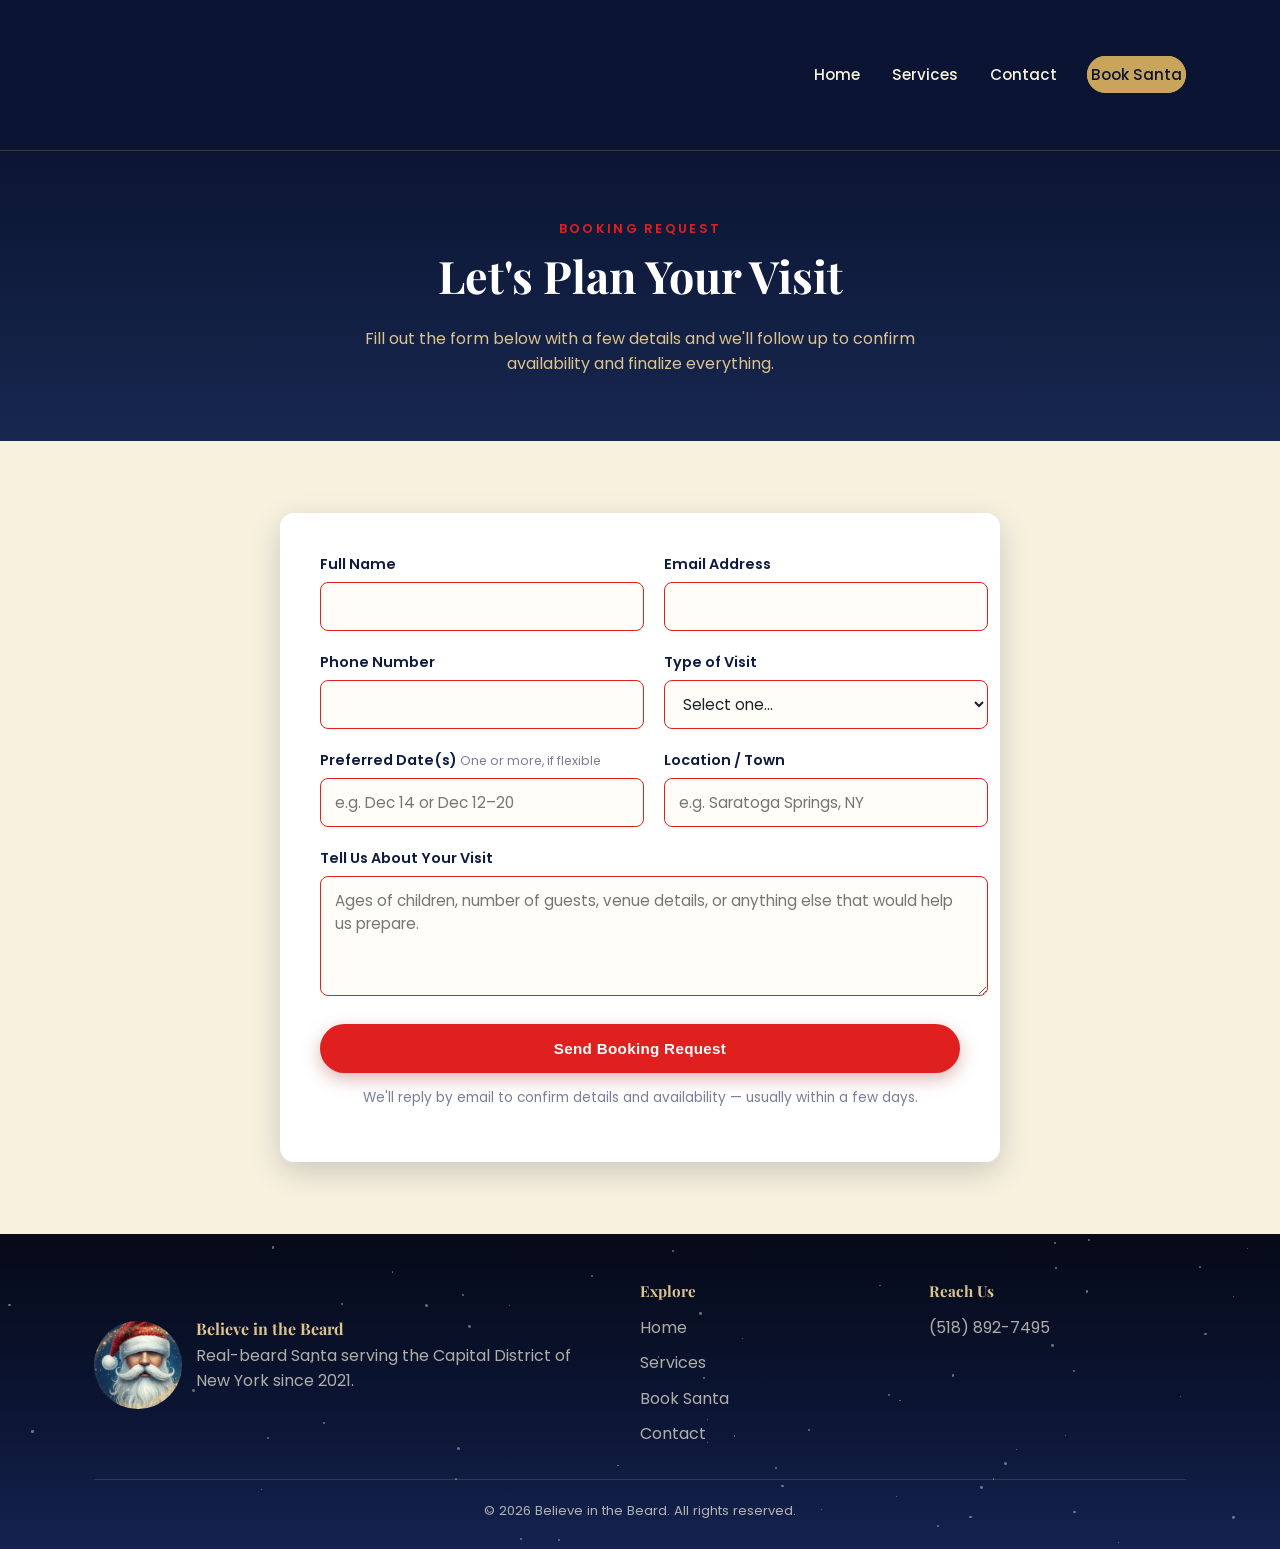
==== commit 03648669: "Add Open Graph / Twitter Card meta tags and a dedicated preview image The "cut off" logo the user sa" ====
--- a/booking.html
+++ b/booking.html
@@ -5,6 +5,17 @@
 <meta name="viewport" content="width=device-width, initial-scale=1.0">
 <title>Book Santa | Believe in the Beard</title>
 <meta name="description" content="Request a real-beard Santa visit — home visits, corporate and community events, photo sessions, or virtual visits — in the Capital District of New York.">
+<meta property="og:type" content="website">
+<meta property="og:site_name" content="Believe in the Beard">
+<meta property="og:title" content="Book Santa | Believe in the Beard">
+<meta property="og:description" content="Request a real-beard Santa visit in the Capital District of New York.">
+<meta property="og:url" content="https://believeinthebeard.com/booking.html">
+<meta property="og:image" content="https://believeinthebeard.com/images/og-image.jpg">
+<meta property="og:image:width" content="1200">
+<meta property="og:image:height" content="630">
+<meta name="twitter:card" content="summary_large_image">
+<meta name="twitter:title" content="Book Santa | Believe in the Beard">
+<meta name="twitter:image" content="https://believeinthebeard.com/images/og-image.jpg">
 <link rel="icon" href="images/logo-face.png" type="image/png">
 <link rel="preconnect" href="https://fonts.googleapis.com">
 <link rel="preconnect" href="https://fonts.gstatic.com" crossorigin>
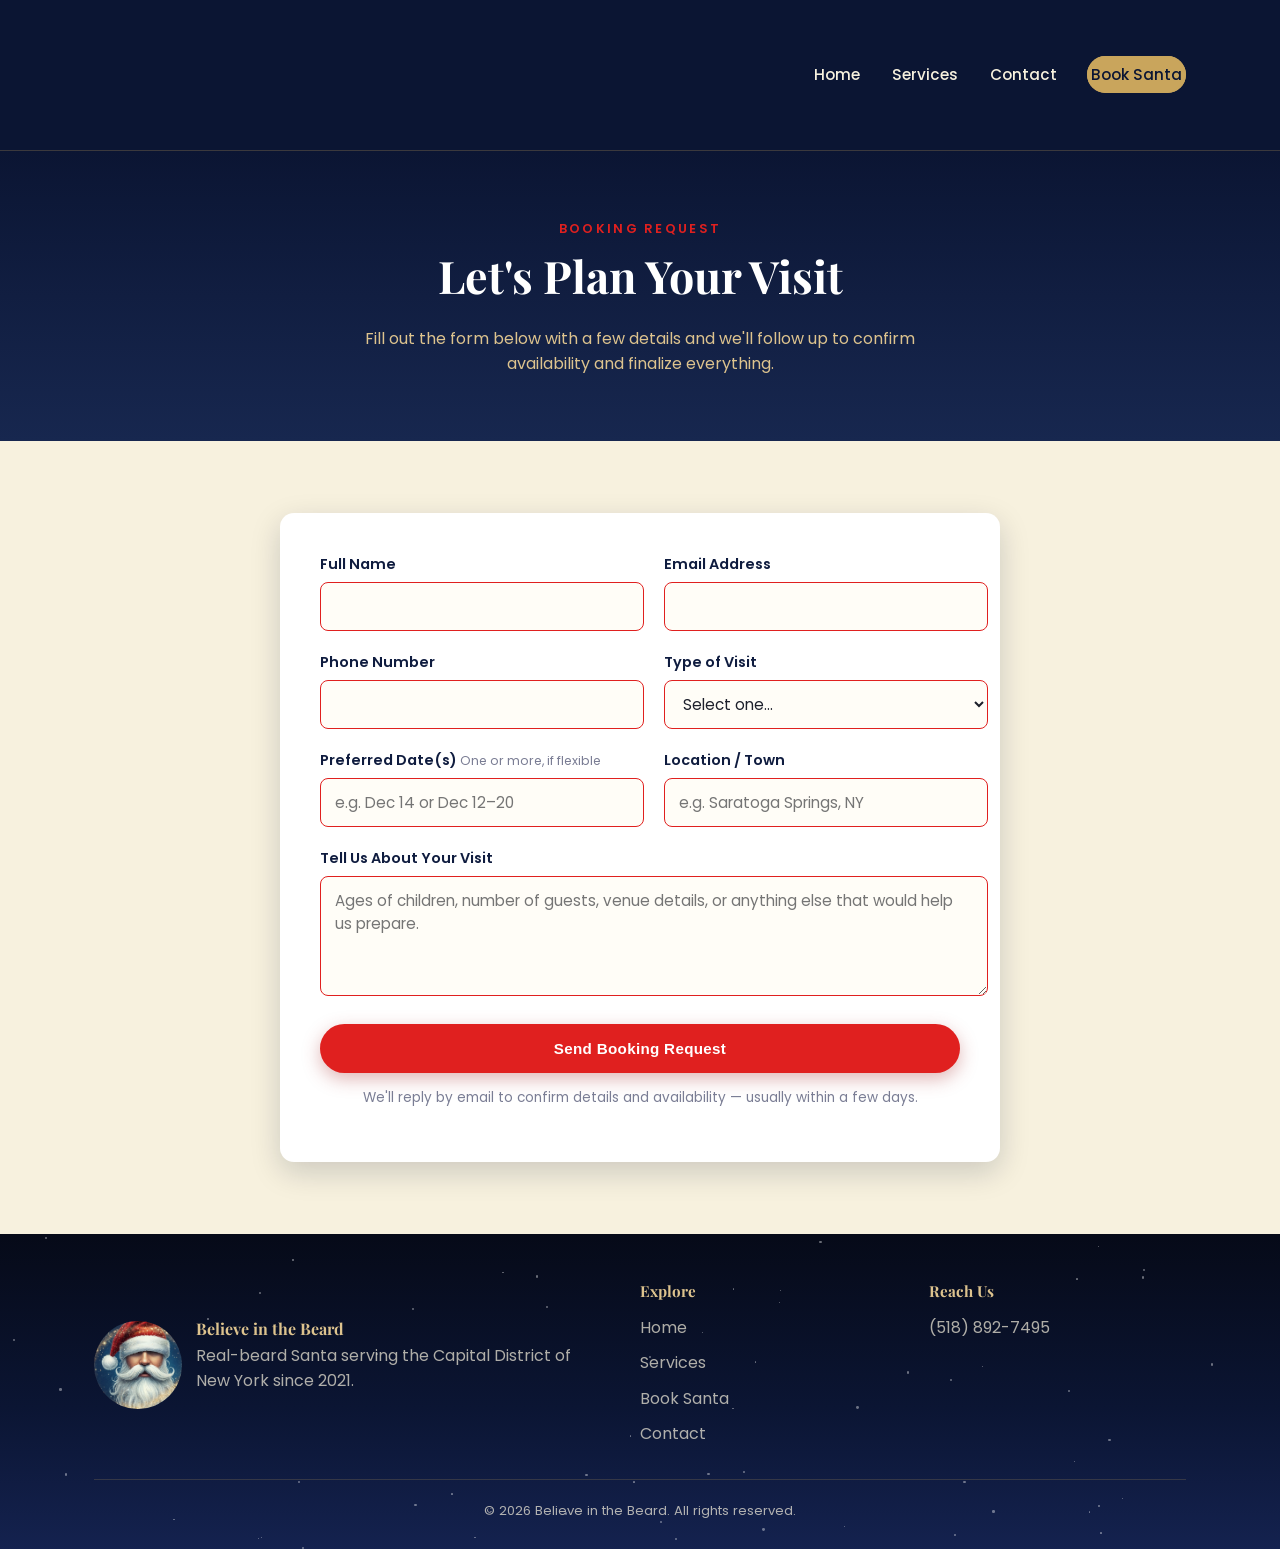
==== commit d8935431: "Soften sleigh video edges and fix OG image URLs to http The sleigh video's flat navy matte, while cl" ====
--- a/booking.html
+++ b/booking.html
@@ -9,18 +9,18 @@
 <meta property="og:site_name" content="Believe in the Beard">
 <meta property="og:title" content="Book Santa | Believe in the Beard">
 <meta property="og:description" content="Request a real-beard Santa visit in the Capital District of New York.">
-<meta property="og:url" content="https://believeinthebeard.com/booking.html">
-<meta property="og:image" content="https://believeinthebeard.com/images/og-image.jpg">
+<meta property="og:url" content="http://believeinthebeard.com/booking.html">
+<meta property="og:image" content="http://believeinthebeard.com/images/og-image.jpg">
 <meta property="og:image:width" content="1200">
 <meta property="og:image:height" content="630">
 <meta name="twitter:card" content="summary_large_image">
 <meta name="twitter:title" content="Book Santa | Believe in the Beard">
-<meta name="twitter:image" content="https://believeinthebeard.com/images/og-image.jpg">
+<meta name="twitter:image" content="http://believeinthebeard.com/images/og-image.jpg">
 <link rel="icon" href="images/logo-face.png" type="image/png">
 <link rel="preconnect" href="https://fonts.googleapis.com">
 <link rel="preconnect" href="https://fonts.gstatic.com" crossorigin>
 <link href="https://fonts.googleapis.com/css2?family=Playfair+Display:wght@600;700&family=Poppins:wght@400;500;600;700&display=swap" rel="stylesheet">
-<link rel="stylesheet" href="css/style.css?v=9">
+<link rel="stylesheet" href="css/style.css?v=10">
 </head>
 <body>
 
--- a/css/style.css
+++ b/css/style.css
@@ -321,6 +321,8 @@
   display: block;
   width: 100%;
   height: auto;
+  -webkit-mask-image: radial-gradient(ellipse 78% 72% at 50% 50%, #000 55%, transparent 100%);
+  mask-image: radial-gradient(ellipse 78% 72% at 50% 50%, #000 55%, transparent 100%);
 }
 
 @keyframes fly-across {
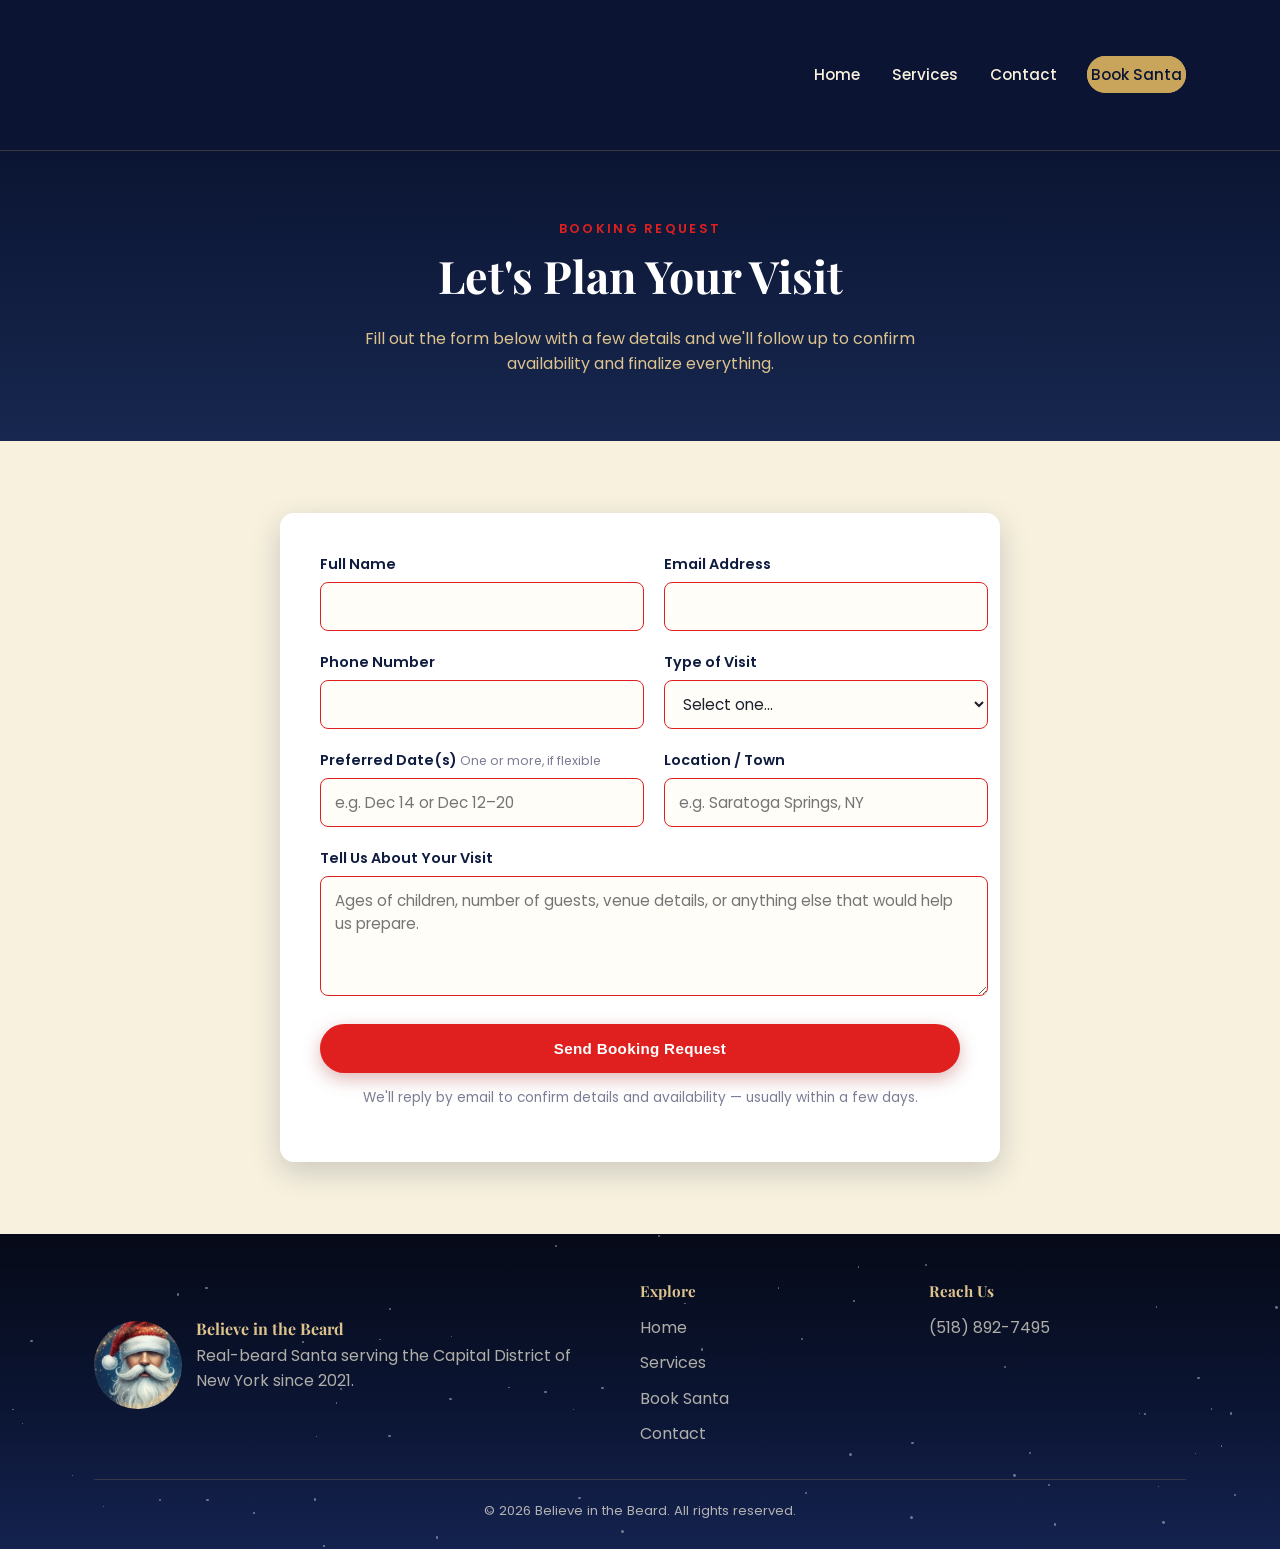
==== commit e7a6250e: "Add sparkle particles around Real Magic The gold shine sweep on its own was too subtle to read as "s" ====
--- a/booking.html
+++ b/booking.html
@@ -20,7 +20,7 @@
 <link rel="preconnect" href="https://fonts.googleapis.com">
 <link rel="preconnect" href="https://fonts.gstatic.com" crossorigin>
 <link href="https://fonts.googleapis.com/css2?family=Playfair+Display:wght@600;700&family=Poppins:wght@400;500;600;700&display=swap" rel="stylesheet">
-<link rel="stylesheet" href="css/style.css?v=10">
+<link rel="stylesheet" href="css/style.css?v=11">
 </head>
 <body>
 
--- a/css/style.css
+++ b/css/style.css
@@ -354,6 +354,7 @@
 
 .hero h1 em {
   font-style: normal;
+  position: relative;
   display: inline-block;
   color: var(--gold);
   background-image: url("../images/gold-bg.jpg");
@@ -361,13 +362,31 @@
   -webkit-background-clip: text;
   background-clip: text;
   -webkit-text-fill-color: transparent;
-  text-shadow: 0 0 26px rgba(201, 165, 92, 0.45);
-  animation: shine 4s ease-in-out infinite;
+  text-shadow: 0 0 26px rgba(201, 165, 92, 0.5);
+  animation: shine 3s ease-in-out infinite;
 }
 
 @keyframes shine {
   0%, 100% { background-position: 0% 30%; }
   50% { background-position: 100% 70%; }
+}
+
+.sparkle {
+  position: absolute;
+  color: #fff8dc;
+  text-shadow: 0 0 10px rgba(255, 248, 220, 0.95), 0 0 18px rgba(201, 165, 92, 0.7);
+  pointer-events: none;
+  animation: sparkle-pulse 1.8s ease-in-out infinite;
+}
+
+.sparkle--1 { top: -14px; left: 6%; font-size: 1.1rem; animation-delay: 0s; }
+.sparkle--2 { top: 8%; right: -22px; font-size: 0.85rem; animation-delay: 0.5s; }
+.sparkle--3 { bottom: -10px; left: 38%; font-size: 1rem; animation-delay: 1s; }
+.sparkle--4 { bottom: 10%; right: 4%; font-size: 0.7rem; animation-delay: 1.4s; }
+
+@keyframes sparkle-pulse {
+  0%, 100% { opacity: 0; transform: scale(0.3) rotate(0deg); }
+  50% { opacity: 1; transform: scale(1.15) rotate(20deg); }
 }
 
 .gold-texture-text {
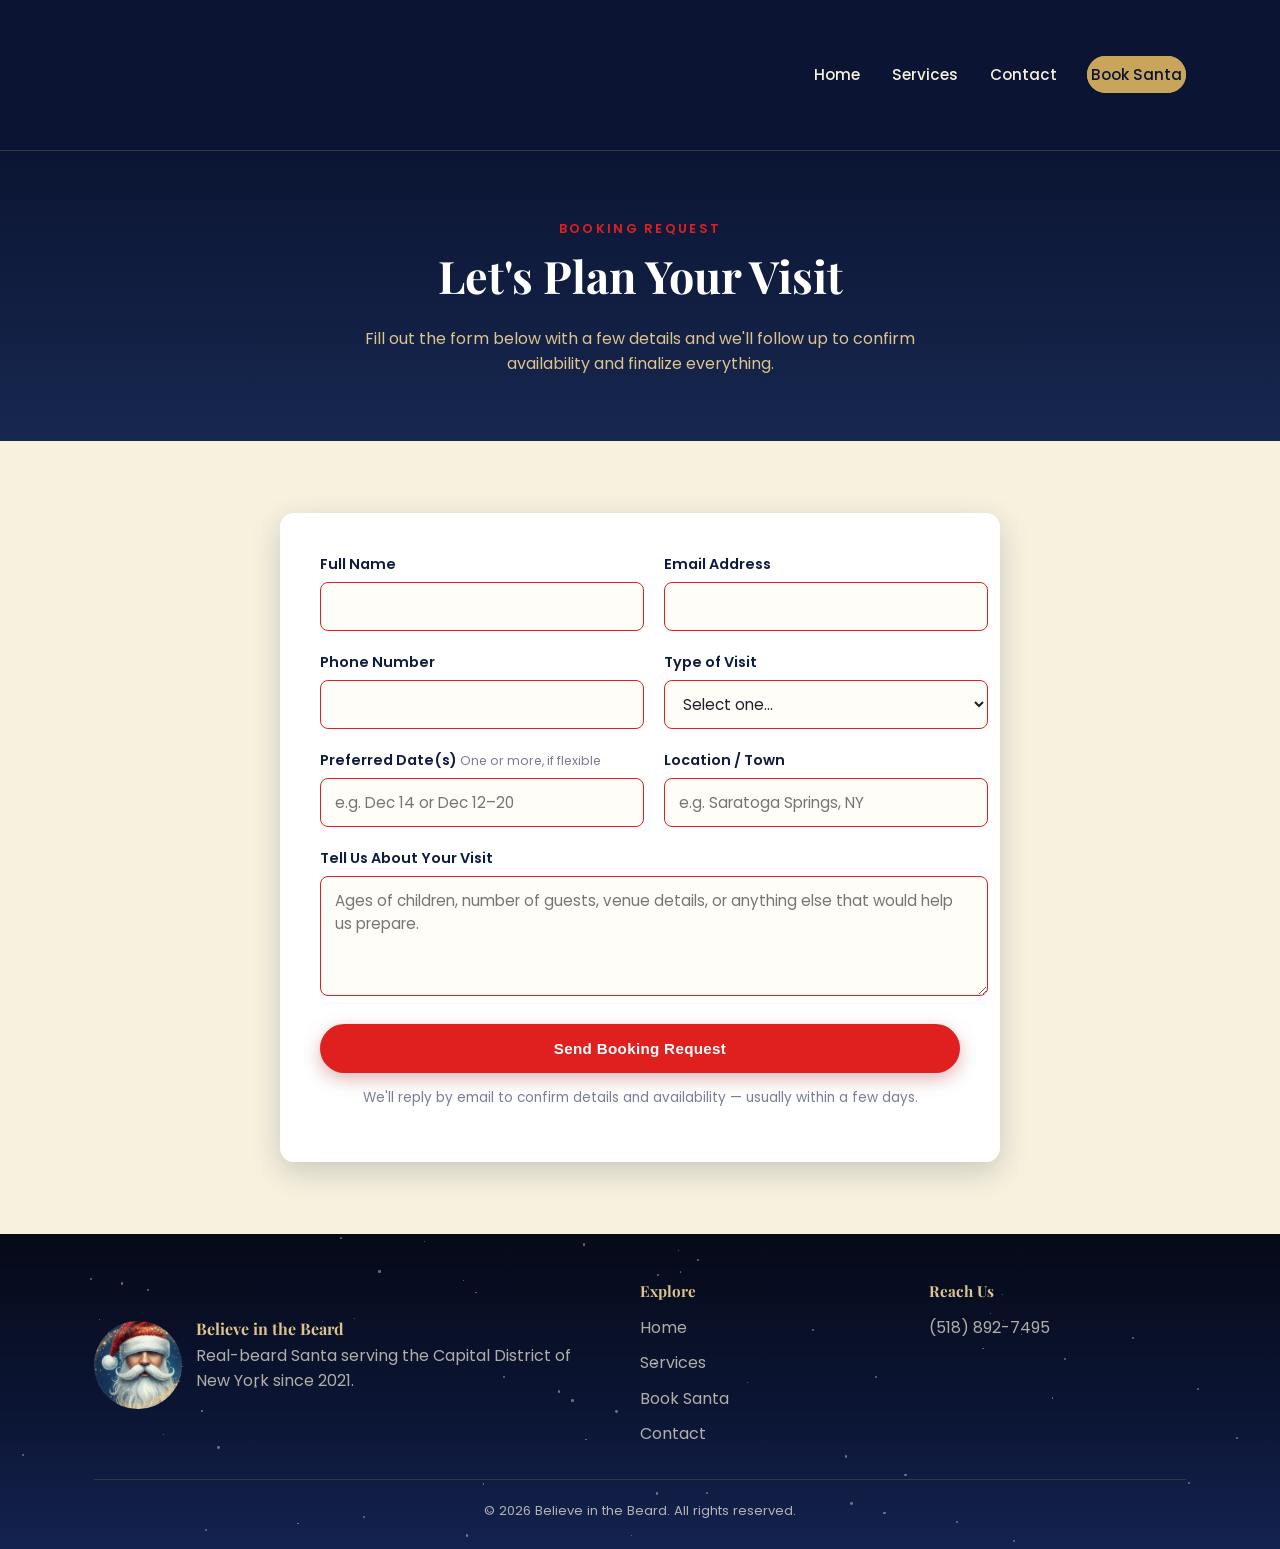
==== commit bd5c749b: "Give Real Magic a glow-pulse bounce like schalmontpto.com's headline Replaced the flat text-shadow w" ====
--- a/booking.html
+++ b/booking.html
@@ -20,7 +20,7 @@
 <link rel="preconnect" href="https://fonts.googleapis.com">
 <link rel="preconnect" href="https://fonts.gstatic.com" crossorigin>
 <link href="https://fonts.googleapis.com/css2?family=Playfair+Display:wght@600;700&family=Poppins:wght@400;500;600;700&display=swap" rel="stylesheet">
-<link rel="stylesheet" href="css/style.css?v=11">
+<link rel="stylesheet" href="css/style.css?v=12">
 </head>
 <body>
 
--- a/css/style.css
+++ b/css/style.css
@@ -362,8 +362,15 @@
   -webkit-background-clip: text;
   background-clip: text;
   -webkit-text-fill-color: transparent;
-  text-shadow: 0 0 26px rgba(201, 165, 92, 0.5);
-  animation: shine 3s ease-in-out infinite;
+  animation: shine 3s ease-in-out infinite, magic-bounce 2.6s ease-in-out infinite;
+}
+
+@keyframes magic-bounce {
+  0% { transform: scale(1) translateY(0); text-shadow: 0 0 8px rgba(201, 165, 92, 0.3), 0 0 18px rgba(201, 165, 92, 0.15); }
+  15% { transform: scale(1.06) translateY(-3px); text-shadow: 0 0 22px rgba(255, 236, 179, 0.95), 0 0 48px rgba(201, 165, 92, 0.85), 0 0 85px rgba(201, 165, 92, 0.45); }
+  30% { transform: scale(1) translateY(0); text-shadow: 0 0 10px rgba(201, 165, 92, 0.5), 0 0 24px rgba(201, 165, 92, 0.25); }
+  45% { transform: scale(1.03) translateY(-1px); text-shadow: 0 0 18px rgba(255, 236, 179, 0.85), 0 0 40px rgba(201, 165, 92, 0.6); }
+  60%, 100% { transform: scale(1) translateY(0); text-shadow: 0 0 8px rgba(201, 165, 92, 0.3), 0 0 18px rgba(201, 165, 92, 0.15); }
 }
 
 @keyframes shine {
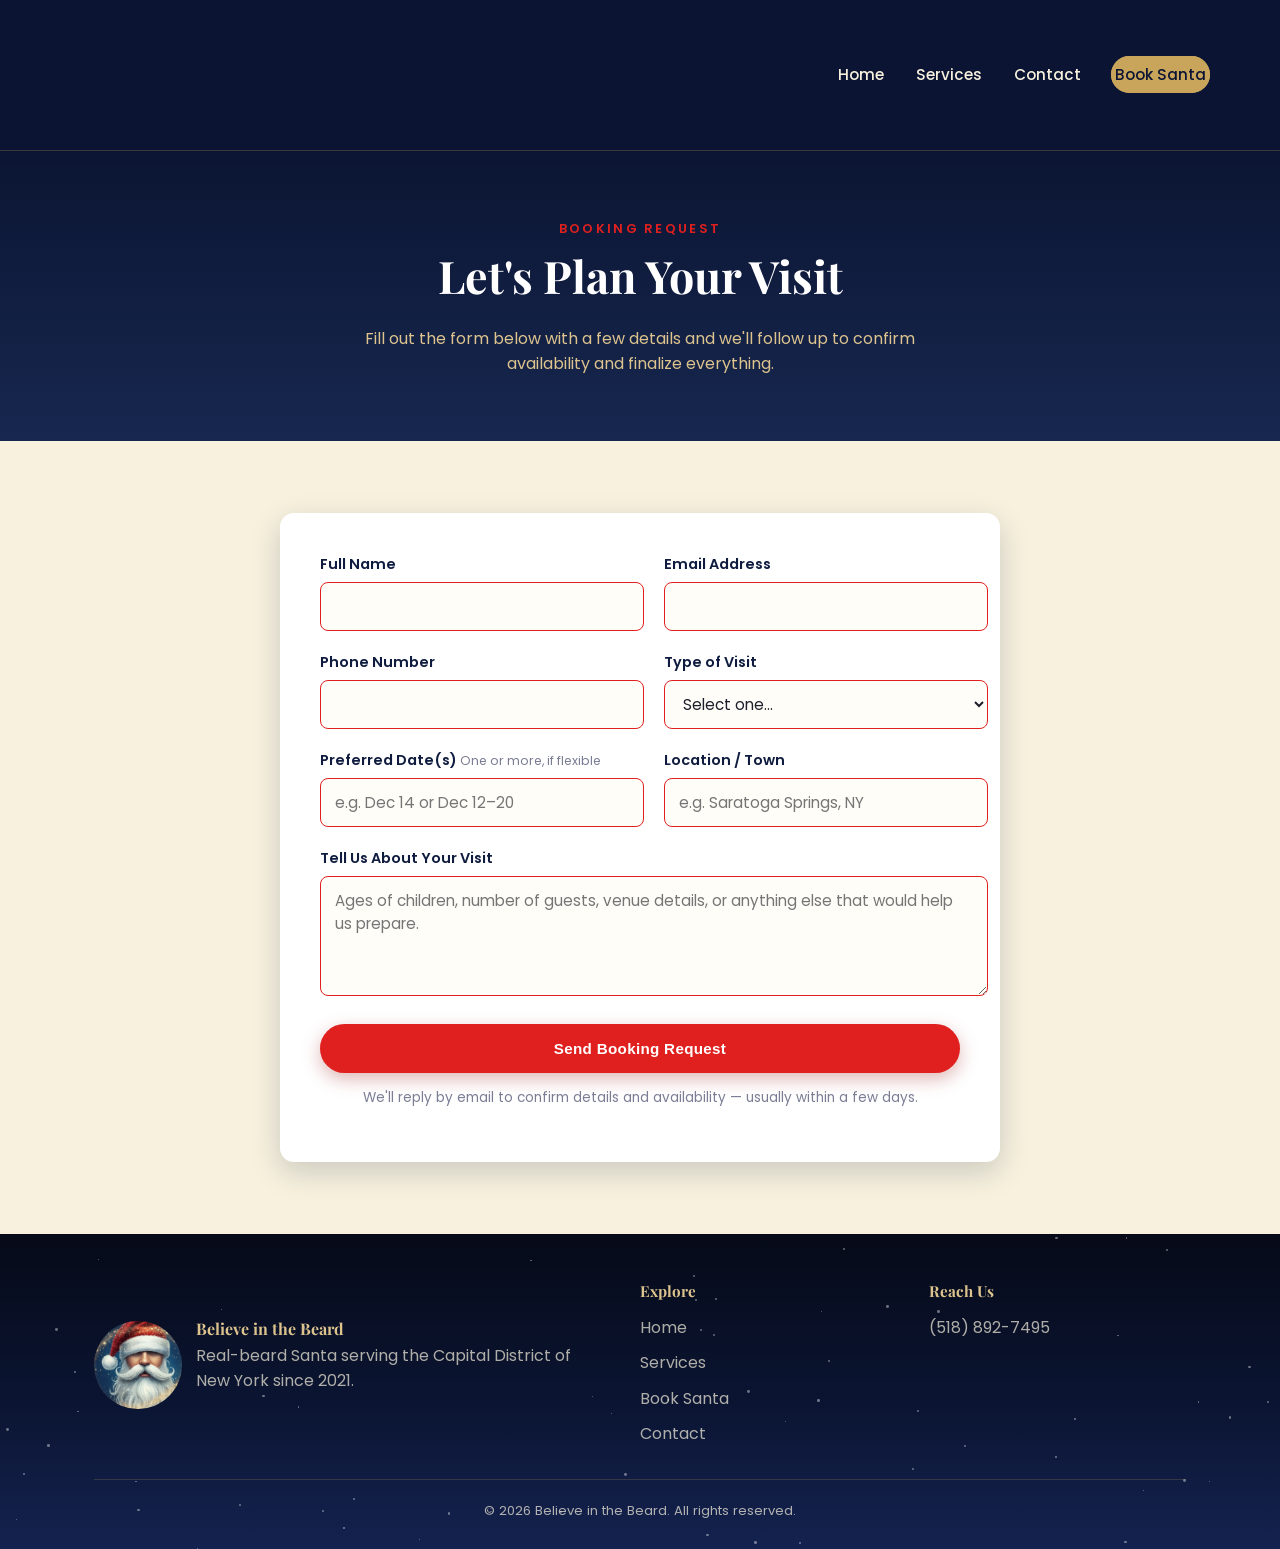
==== commit aa7d3173: "Guarantee nav logo containment and much more aggressive sleigh fade Nav: made the header's minimum h" ====
--- a/booking.html
+++ b/booking.html
@@ -20,7 +20,7 @@
 <link rel="preconnect" href="https://fonts.googleapis.com">
 <link rel="preconnect" href="https://fonts.gstatic.com" crossorigin>
 <link href="https://fonts.googleapis.com/css2?family=Playfair+Display:wght@600;700&family=Poppins:wght@400;500;600;700&display=swap" rel="stylesheet">
-<link rel="stylesheet" href="css/style.css?v=12">
+<link rel="stylesheet" href="css/style.css?v=13">
 </head>
 <body>
 
--- a/css/style.css
+++ b/css/style.css
@@ -195,6 +195,8 @@
   align-items: center;
   justify-content: space-between;
   padding: 10px 24px;
+  min-height: 130px;
+  box-sizing: content-box;
 }
 
 .nav__brand {
@@ -207,6 +209,8 @@
   width: 130px;
   object-fit: contain;
   display: block;
+  -webkit-mask-image: radial-gradient(circle at 50% 50%, #000 62%, transparent 88%);
+  mask-image: radial-gradient(circle at 50% 50%, #000 62%, transparent 88%);
 }
 
 .nav__links {
@@ -321,8 +325,8 @@
   display: block;
   width: 100%;
   height: auto;
-  -webkit-mask-image: radial-gradient(ellipse 78% 72% at 50% 50%, #000 55%, transparent 100%);
-  mask-image: radial-gradient(ellipse 78% 72% at 50% 50%, #000 55%, transparent 100%);
+  -webkit-mask-image: radial-gradient(ellipse 48% 42% at 50% 50%, #000 15%, transparent 80%);
+  mask-image: radial-gradient(ellipse 48% 42% at 50% 50%, #000 15%, transparent 80%);
 }
 
 @keyframes fly-across {
@@ -952,6 +956,10 @@
 }
 
 @media (max-width: 480px) {
+  .nav {
+    min-height: 84px;
+  }
+
   .nav__brand {
     width: 84px;
   }
